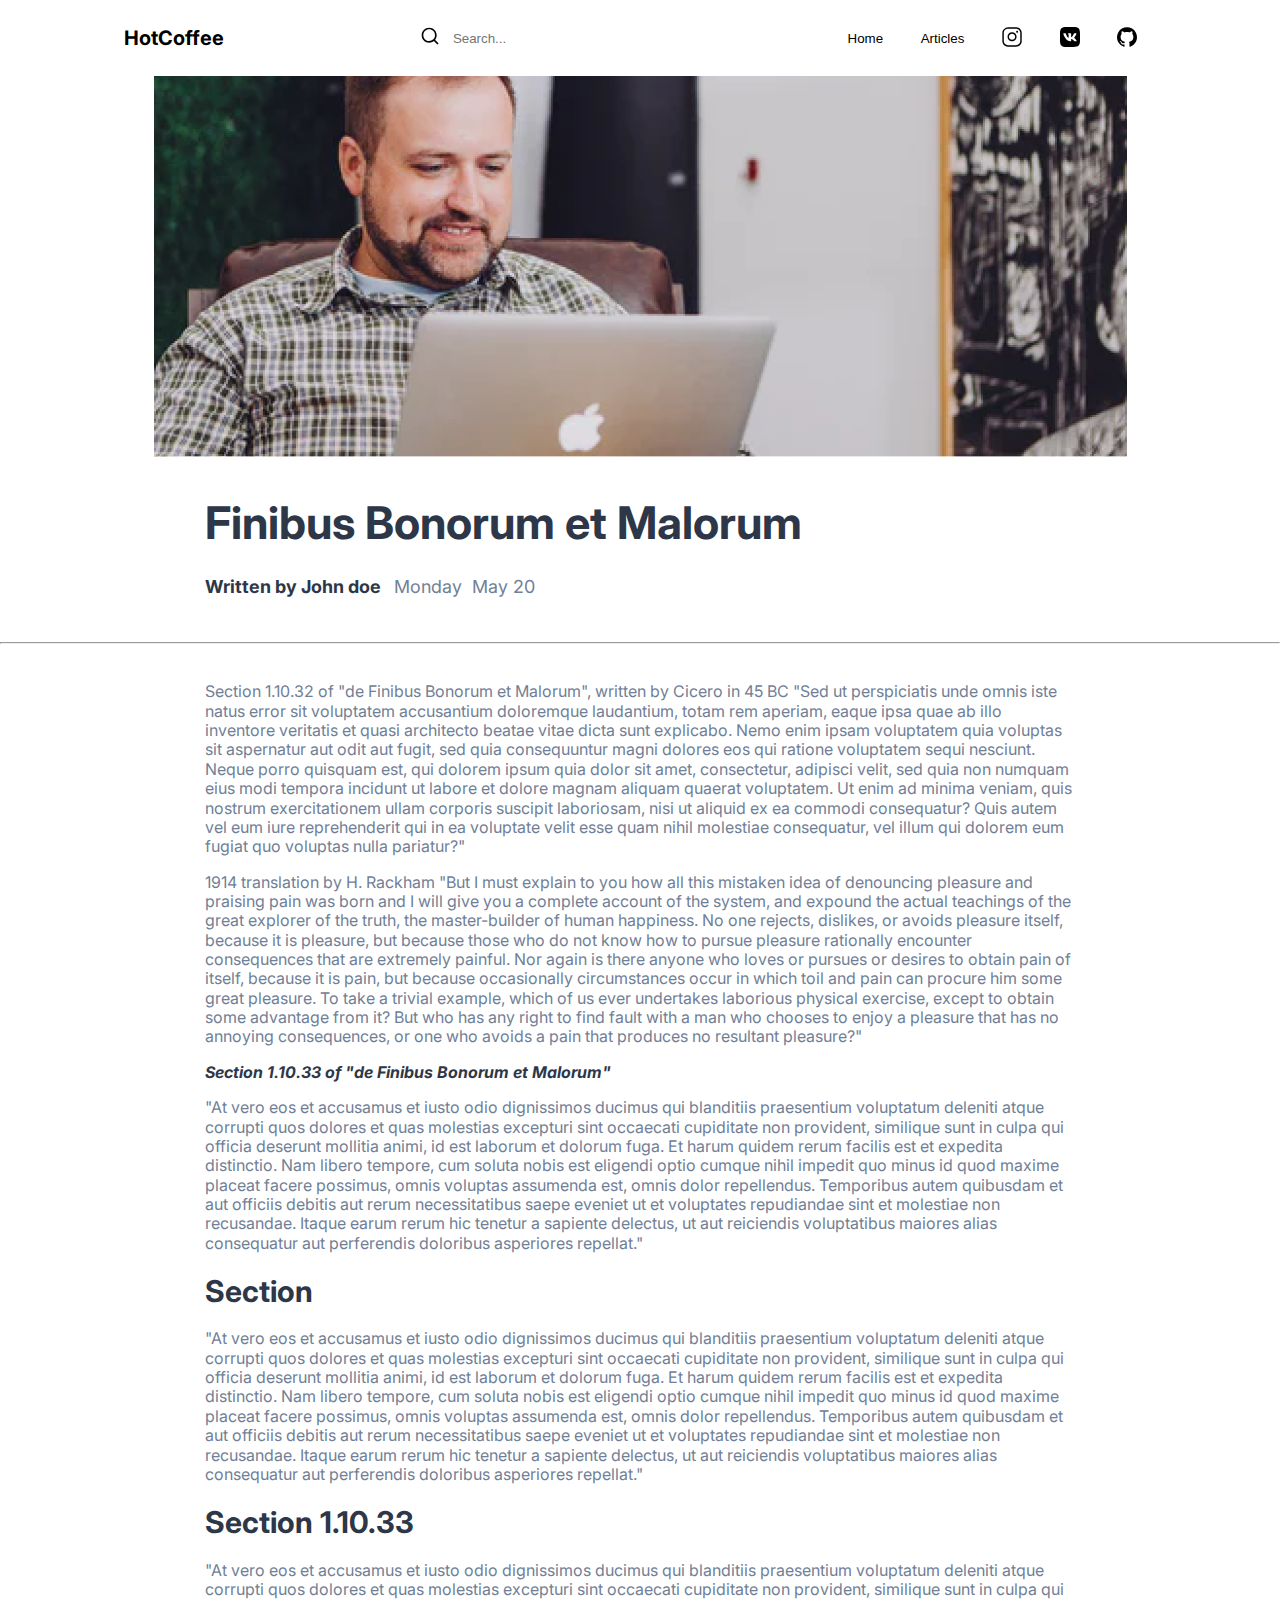
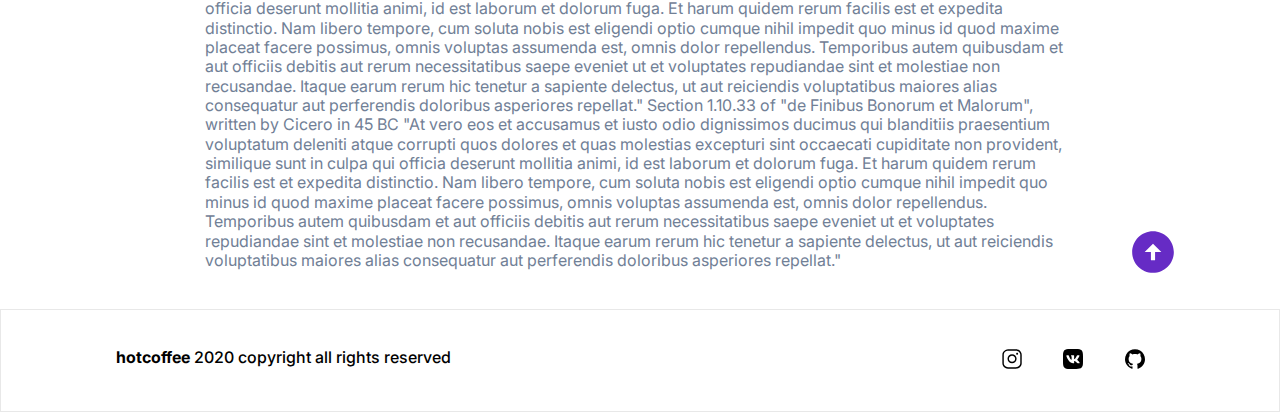
==== DETAILS.html @ 1bab9b5e "ver 2.0" ====
<!DOCTYPE html>
<html lang="en">
<head>
    <meta charset="UTF-8">
    <meta http-equiv="X-UA-Compatible" content="IE=edge">
    <meta name="viewport" content="width=device-width, initial-scale=1.0">
    <link href="style.css" rel="stylesheet">
    <link type="image/x-icon" rel="shortcut icon" href="img/favicon.svg">
    <title>HotCoffee - Blog</title>
</head>
<body>
    <header id="home">
        <a href="#home" class="header_logo">HotCoffee</a>
        <form  class="searchbox" action="" method="get">
            <button type="submit"></button>
            <input name="s" placeholder="Search..." type="search">
        </form>
        <nav class="menu">
            <button><a href="#home" class="menu_element">Home</a></button>
            <button><a href="#art" class="menu_element">Articles</a></button>
            <button><a href="https://instagram.com/enekoptg" target="_blank"><img class="menu_element menu_img" src="img/inst.svg" alt="Инстаграм"></a></button> <!-- Запрещено на территории РФ -->
            <button><a href="https://vk.com/enekoptg" target="_blank"><img class="menu_element menu_img" src="img/vk.svg" alt="Вконтакте"></a></button>
            <button><a href="https://github.com/EnekoPTG" target="_blank"><img class="menu_element menu_img" src="img/github.svg" alt="Гитхаб"></a></button>
        </nav>
    </header>
    <main>
        <section class="mainheader2">
            <img src="/img/laptopman2.png" alt="Мужчина с ноутбуком">
        </section>
        <section class="text2">
            <span class="header_text2">Finibus Bonorum et Malorum
            <span class="paragraph_text2"><br>Written by John doe&nbsp;</span></span>
            <span class="date2">&nbsp;Monday&nbsp;&nbsp;May 20</span>
        </section>
        <hr>
        <section class="mainpage2">
            <p class="maintext2">Section 1.10.32 of "de Finibus Bonorum et Malorum", written by Cicero in 45 BC "Sed ut perspiciatis unde omnis iste natus error sit voluptatem accusantium doloremque laudantium, totam rem aperiam, eaque ipsa quae ab illo inventore veritatis et quasi architecto beatae vitae dicta sunt explicabo. Nemo enim ipsam voluptatem quia voluptas sit aspernatur aut odit aut fugit, sed quia consequuntur magni dolores eos qui ratione voluptatem sequi nesciunt. Neque porro quisquam est, qui dolorem ipsum quia dolor sit amet, consectetur, adipisci velit, sed quia non numquam eius modi tempora incidunt ut labore et dolore magnam aliquam quaerat voluptatem. Ut enim ad minima veniam, quis nostrum exercitationem ullam corporis suscipit laboriosam, nisi ut aliquid ex ea commodi consequatur? Quis autem vel eum iure reprehenderit qui in ea voluptate velit esse quam nihil molestiae consequatur, vel illum qui dolorem eum fugiat quo voluptas nulla pariatur?"</p>
            <p class="maintext2">1914 translation by H. Rackham "But I must explain to you how all this mistaken idea of denouncing pleasure and praising pain was born and I will give you a complete account of the system, and expound the actual teachings of the great explorer of the truth, the master-builder of human happiness. No one rejects, dislikes, or avoids pleasure itself, because it is pleasure, but because those who do not know how to pursue pleasure rationally encounter consequences that are extremely painful. Nor again is there anyone who loves or pursues or desires to obtain pain of itself, because it is pain, but because occasionally circumstances occur in which toil and pain can procure him some great pleasure. To take a trivial example, which of us ever undertakes laborious physical exercise, except to obtain some advantage from it? But who has any right to find fault with a man who chooses to enjoy a pleasure that has no annoying consequences, or one who avoids a pain that produces no resultant pleasure?"</p>
            <h2 class="boldtext2">Section 1.10.33 of "de Finibus Bonorum et Malorum"</h2>
            <p class="maintext2">"At vero eos et accusamus et iusto odio dignissimos ducimus qui blanditiis praesentium voluptatum deleniti atque corrupti quos dolores et quas molestias excepturi sint occaecati cupiditate non provident, similique sunt in culpa qui officia deserunt mollitia animi, id est laborum et dolorum fuga. Et harum quidem rerum facilis est et expedita distinctio. Nam libero tempore, cum soluta nobis est eligendi optio cumque nihil impedit quo minus id quod maxime placeat facere possimus, omnis voluptas assumenda est, omnis dolor repellendus. Temporibus autem quibusdam et aut officiis debitis aut rerum necessitatibus saepe eveniet ut et voluptates repudiandae sint et molestiae non recusandae. Itaque earum rerum hic tenetur a sapiente delectus, ut aut reiciendis voluptatibus maiores alias consequatur aut perferendis doloribus asperiores repellat."</p>
            <h1 class="boldsection2">Section</h1>
            <p class="maintext2">"At vero eos et accusamus et iusto odio dignissimos ducimus qui blanditiis praesentium voluptatum deleniti atque corrupti quos dolores et quas molestias excepturi sint occaecati cupiditate non provident, similique sunt in culpa qui officia deserunt mollitia animi, id est laborum et dolorum fuga. Et harum quidem rerum facilis est et expedita distinctio. Nam libero tempore, cum soluta nobis est eligendi optio cumque nihil impedit quo minus id quod maxime placeat facere possimus, omnis voluptas assumenda est, omnis dolor repellendus. Temporibus autem quibusdam et aut officiis debitis aut rerum necessitatibus saepe eveniet ut et voluptates repudiandae sint et molestiae non recusandae. Itaque earum rerum hic tenetur a sapiente delectus, ut aut reiciendis voluptatibus maiores alias consequatur aut perferendis doloribus asperiores repellat."</p>
            <h1 class="boldsection2">Section 1.10.33</h1>
            <p class="maintext2">"At vero eos et accusamus et iusto odio dignissimos ducimus qui blanditiis praesentium voluptatum deleniti atque corrupti quos dolores et quas molestias excepturi sint occaecati cupiditate non provident, similique sunt in culpa qui officia deserunt mollitia animi, id est laborum et dolorum fuga. Et harum quidem rerum facilis est et expedita distinctio. Nam libero tempore, cum soluta nobis est eligendi optio cumque nihil impedit quo minus id quod maxime placeat facere possimus, omnis voluptas assumenda est, omnis dolor repellendus. Temporibus autem quibusdam et aut officiis debitis aut rerum necessitatibus saepe eveniet ut et voluptates repudiandae sint et molestiae non recusandae. Itaque earum rerum hic tenetur a sapiente delectus, ut aut reiciendis voluptatibus maiores alias consequatur aut perferendis doloribus asperiores repellat." Section 1.10.33 of "de Finibus Bonorum et Malorum", written by Cicero in 45 BC "At vero eos et accusamus et iusto odio dignissimos ducimus qui blanditiis praesentium voluptatum deleniti atque corrupti quos dolores et quas molestias excepturi sint occaecati cupiditate non provident, similique sunt in culpa qui officia deserunt mollitia animi, id est laborum et dolorum fuga. Et harum quidem rerum facilis est et expedita distinctio. Nam libero tempore, cum soluta nobis est eligendi optio cumque nihil impedit quo minus id quod maxime placeat facere possimus, omnis voluptas assumenda est, omnis dolor repellendus. Temporibus autem quibusdam et aut officiis debitis aut rerum necessitatibus saepe eveniet ut et voluptates repudiandae sint et molestiae non recusandae. Itaque earum rerum hic tenetur a sapiente delectus, ut aut reiciendis voluptatibus maiores alias consequatur aut perferendis doloribus asperiores repellat."</p>
        </section>
        <section class="buttonsection2">
            <button class="button2"><a href="index.html" target="_blank"><img src="img/Arrow2.svg" alt="Кнопка перехода на главную страницу"></a></button>
        </section>
    </main>
    <footer>
        <span class="footer_text">hotcoffee
        <span class="footer_secondtext">2020 copyright all rights reserved</span></span>
        <div>
            <button><a href="https://instagram.com/enekoptg" target="_blank"><img class="menu_element menu_img" src="img/inst.svg" alt="Инстаграм"></a></button> <!-- Запрещено на территории РФ -->
            <button><a href="https://vk.com/enekoptg" target="_blank"><img class="menu_element menu_img" src="img/vk.svg" alt="Вконтакте"></a></button>
            <button><a href="https://github.com/EnekoPTG" target="_blank"><img class="menu_element menu_img" src="img/github.svg" alt="Гитхаб"></a></button>
        </div>
    </footer>
</body>
</html>
---- style.css ----
@import url('https://fonts.googleapis.com/css2?family=Inter:wght@400;500;700;800&display=swap');
body{
    margin: 0;
}
a:-webkit-any-link{
    text-decoration: none;
    color: #000000;
}
header{
    display: flex;
    justify-content: space-around;
    align-items: center;
    padding: 2vw;
    background-color: #fff;
}
.header_logo{
    font-family: 'Inter';
    font-style: sans-serif;
    font-weight: 700;
    font-size: 20px;
    line-height: 24px;
    color: #000000;
}
.searchbox{
    display: flex;
    font-family: 'Inter';
    font-style: normal;
    font-weight: 400;
    font-size: 16px;
    line-height: 19px;
    color: #718096;
}
.searchbox::before{
    content: url(img/Search.svg);
}
.menu{
    display: flex;
    font-family: 'Inter';
    font-style: normal;
    font-weight: 400;
    font-size: 16px;
    line-height: 19px;
    color: #000000;
}
.menu_element{
    margin: 0vw 1vw;
}
.menu_img{
    width: 20px;
    color: #454444;
}
input{
  border: 0;
}
button{
    border: 0;
    color: #000;
    background-color: #fff;
}
.thirdbutton{
    background-color: #F7FAFC;;
}
.mainpage{
    padding: 5vw 9vw;
    display: flex;
    justify-content: space-evenly;
    align-items: center;
    background-color: #FBFBFB;
}
.uptext{
    font-family: 'Inter';
    font-style: normal;
    font-weight: 700;
    font-size: 60px;
    line-height: 73px;
    color: #000000;
}
.downtext{
    font-family: 'Inter';
    font-style: normal;
    font-weight: 400;
    font-size: 30px;
    line-height: 36px;
    color: #4A5568;
}
.coffeepng{
    position: absolute;
    width: 70px;
}
.secondpage{
    margin: 3vw 9vw ;
    display: flex;
    border: 1px solid #E2E2E2;
    justify-content: space-between;
}
.textsecondpage{
    margin: 3vw;
    display: flex;
    flex-direction: column;
    justify-content: space-around;
}
.bottomcard{
    margin-top: 2vw;
    display: flex;
    justify-content: space-between;
    align-items: flex;
}
.header_first{
    font-family: 'Inter';
    font-style: normal;
    font-weight: 700;
    font-size: 30px;
    line-height: 36px;
    color: #2D3748;
}
.header_card{
    font-family: 'Inter';
    font-style: normal;
    font-weight: 700;
    font-size: 20px;
    line-height: 24px;
    color: #2D3748;
}
.second_paragraph{
    margin-top: 1vw;
    font-family: 'Inter';
    font-style: normal;
    font-weight: 400;
    font-size: 14px;
    line-height: 17px;
    color: #718096;
}
.date{
    font-family: 'Inter';
    font-style: normal;
    font-weight: 400;
    font-size: 12px;
    line-height: 15px;
    color: #718096;
}
.read_more{
    font-family: 'Inter';
    font-style: normal;
    font-weight: 700;
    font-size: 12px;
    line-height: 15px;
    color: #2D3748;
}
.cardimage{
    width: 600px;
}
.cards{
    display: flex;
    justify-content: space-around;
    margin: 3vw 6vw;
}
.card{
    max-width: 300px;
    box-shadow: 0px 4px 4px rgba(192, 189, 189, 0.25);
    border-radius: 5px;
}

.textcard{
    margin: 1vw;
    display: flex;
    flex-direction: column;
}

.thirdpage{
    display: flex;
    justify-content: space-between;
    margin: 3vw 9vw;
    background-color: #F7FAFC;
}

.textthirdpage{
    margin: 4vw;
    display: flex;
    flex-direction: column;
    justify-content: space-around;
}

.header_third{
    font-family: 'Inter';
    font-style: normal;
    font-weight: 700;
    font-size: 40px;
    line-height: 48px;
    color: #000000;
}

.third_paragraph{
    margin: 1vw 0vw;
    font-family: 'Inter';
    font-style: normal;
    font-weight: 400;
    font-size: 16px;
    line-height: 19px;
    color: #718096;
}

.third_date{
    font-family: 'Inter';
    font-style: normal;
    font-weight: 400;
    font-size: 16px;
    line-height: 19px;
    color: #4A5568;
}

.third_read_more{
    font-family: 'Inter';
    font-style: normal;
    font-weight: 700;
    font-size: 16px;
    line-height: 19px;
    color: #000000;
}

.bottomthird{
    display: flex;
    justify-content: space-between;
}
.laptoppng{
 width: 500px;
}

.button{
    display: flex;
    margin: 3vw 9vw;
    justify-content: flex-end;
    align-items: center;
}
.see_more{
    padding: 0.7vw;
    display: flex;
    background: #6B46C1;
    border-radius: 5px;
    font-family: 'Inter';
    font-style: normal;
    font-weight: 700;
    font-size: 16px;
    line-height: 19px;
    color: #FFFFFF;
}
footer{
    padding: 3vw 9vw;
    display: flex;
    justify-content: space-between;
    border: 1px solid #E8E8E8;
}
.footer_text{
    font-family: 'Inter';
    font-style: normal;
    font-weight: 700;
    font-size: 16px;
    line-height: 19px;
    color: #000000;
}
.footer_secondtext{
    font-family: 'Inter';
    font-style: normal;
    font-weight: 500;
    font-size: 16px;
    line-height: 19px;
    color: #000000;
}
@media (min-width: 1024px) and (max-width: 1024px){
    .card{
        margin: 1vw;
    }
    .secondpage{
        margin: 2vw 4vw;
    }
    .thirdpage{
        margin: 2vw 4vw;
    }
    .button{
        margin: 3vw 4vw;
    }
}
@media (min-width: 1920px) and (max-width: 1920px){
    header{
        padding: 2vw 9vw;
    }
    .card{
        margin: 1vw;
    }
    .cards{
        margin: 2vw 10vw;
    }
    .secondpage{
        margin: 2vw 15vw;
    }
    .thirdpage{
        margin: 2vw 15vw;
    }
    .button{
        margin: 2vw 15vw;
    }
    footer{
        padding: 2vw 15vw;
    }
}

/* Тут начинаются стили для index2.html */

.mainheader2{
    display: flex;
    justify-content: center;
}

.text2{
    flex-direction: column;
    margin: 3vw 16vw;
}
.header_text2{
    font-family: 'Inter';
    font-style: normal;
    font-weight: 700;
    font-size: 45px;
    line-height: 54px;
    color: #2D3748;
}
.paragraph_text2{
    font-family: 'Inter';
    font-style: normal;
    font-weight: 700;
    font-size: 18px;
    line-height: 22px;
    color: #2D3748;
}
.date2{
    font-family: 'Inter';
    font-style: normal;
    font-weight: 400;
    font-size: 18px;
    line-height: 22px;
    color: #718096;
}
.mainpage2{
    margin: 3vw 16vw;
}
.maintext2{
    font-family: 'Inter';
    font-style: normal;
    font-weight: 400;
    font-size: 16px;
    line-height: 19.36px;
    color: #718096;
}
.boldtext2{
    font-family: 'Inter';
    font-style: italic;
    font-weight: 700;
    font-size: 16px;
    line-height: 19.36px;
    color: #2D3748;
}
.boldsection2{
    font-family: 'Inter';
    font-style: normal;
    font-weight: 700;
    font-size: 30px;
    line-height: 36.1px;
    color: #2D3748;
}
.buttonsection2{
    position: absolute;
    top: 143vw;
    left: 88%;
}

@media (min-width: 1024px) and (max-width: 1024px){
    .buttonsection2{
        top: 200vw;
    }
}
@media (min-width: 1920px) and (max-width: 1920px){
    .buttonsection2{
        top: 85vw;
        left: 90vw;
    }
}
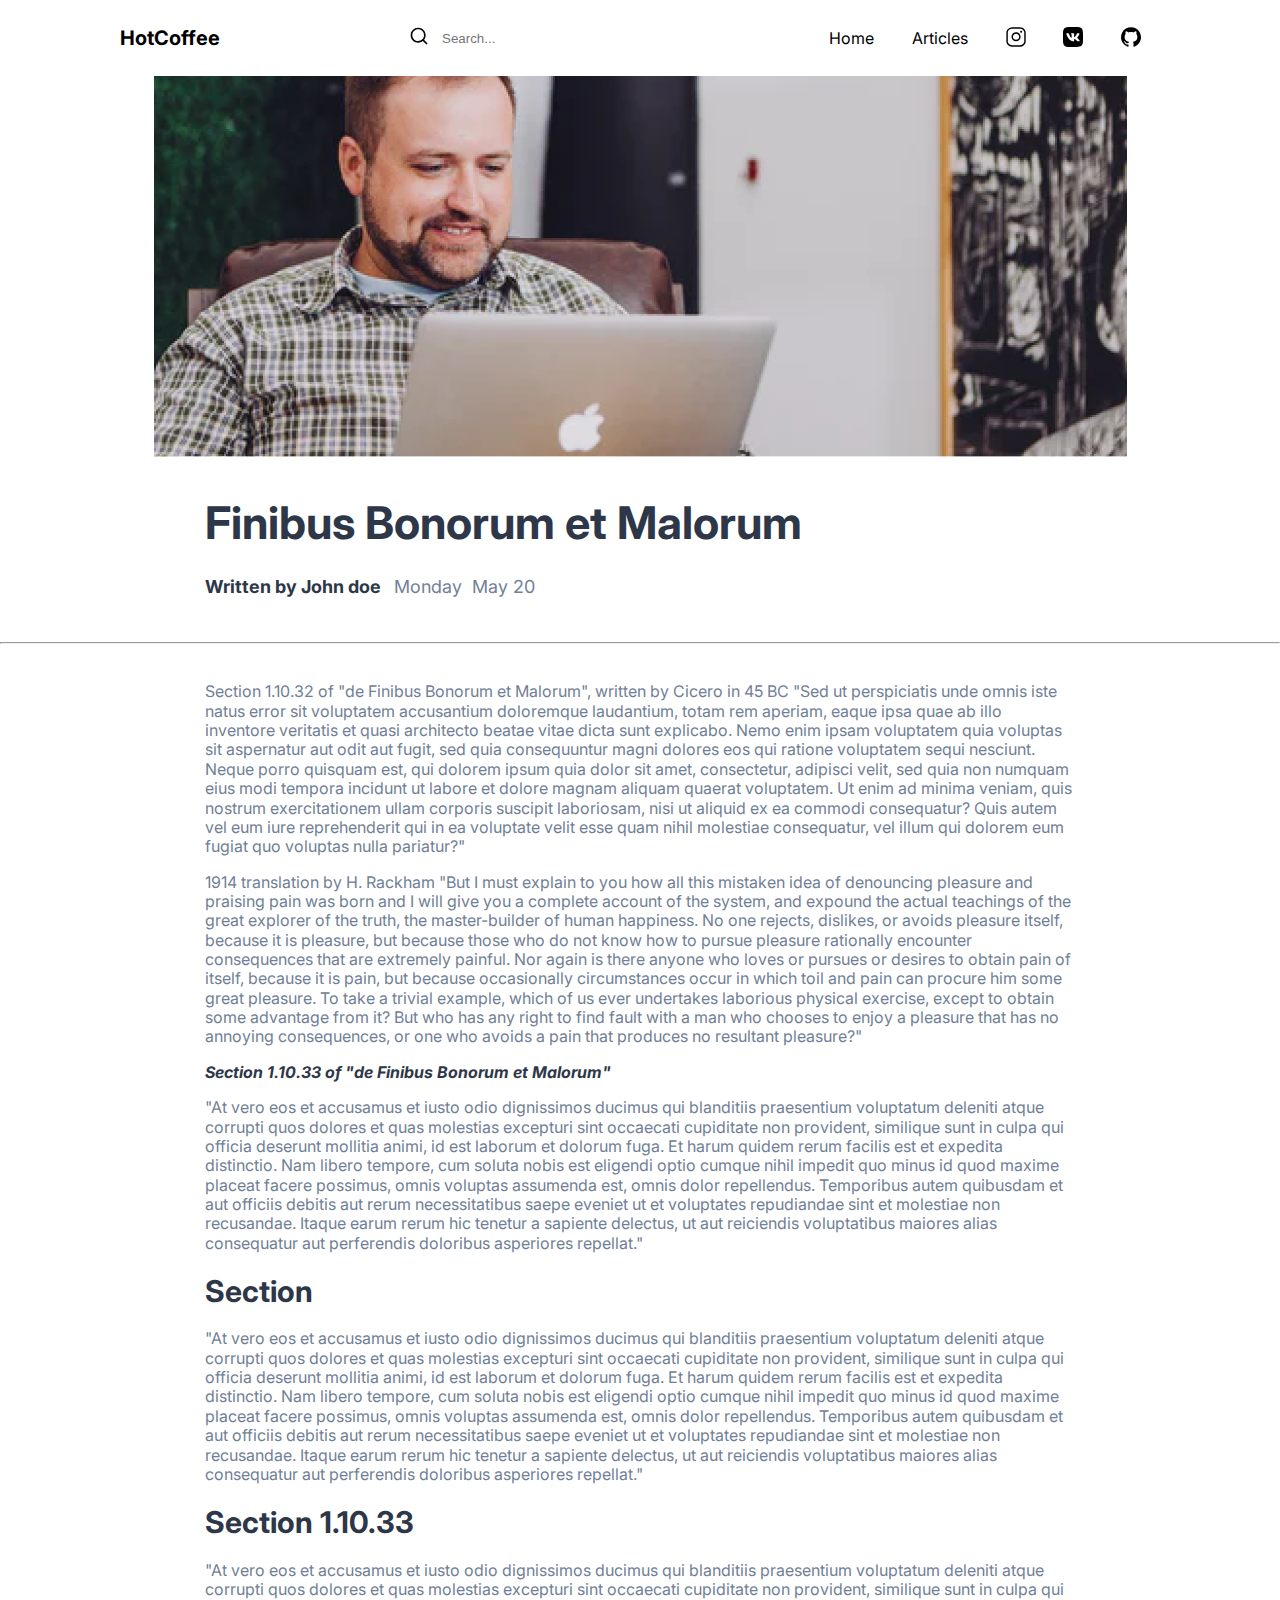
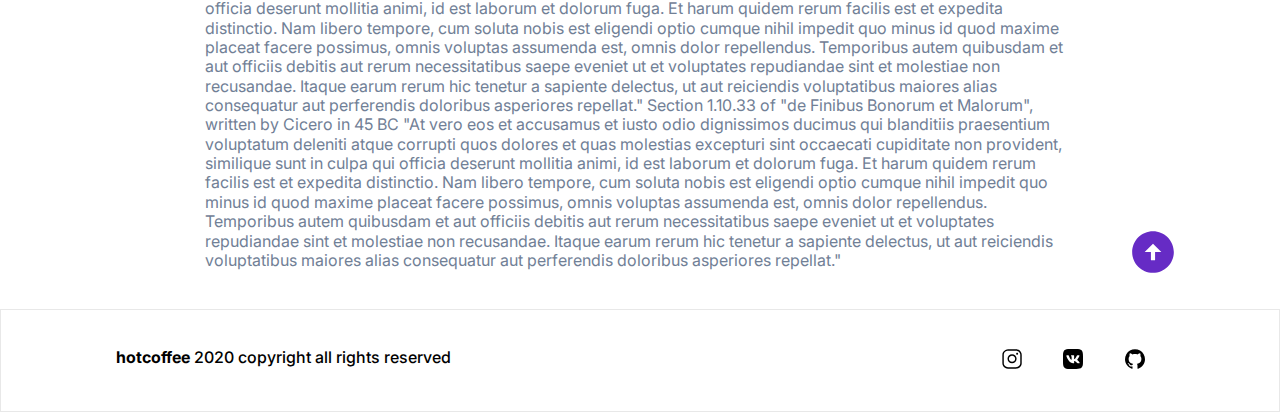
==== commit 0e1c1e46: "ver 6.0" ====
--- a/DETAILS.html
+++ b/DETAILS.html
@@ -25,7 +25,7 @@
     </header>
     <main>
         <section class="mainheader2">
-            <img src="/img/laptopman2.png" alt="Мужчина с ноутбуком">
+            <img src="img/laptopman2.png" alt="Мужчина с ноутбуком">
         </section>
         <section class="text2">
             <span class="header_text2">Finibus Bonorum et Malorum
@@ -44,7 +44,7 @@
             <p class="maintext2">"At vero eos et accusamus et iusto odio dignissimos ducimus qui blanditiis praesentium voluptatum deleniti atque corrupti quos dolores et quas molestias excepturi sint occaecati cupiditate non provident, similique sunt in culpa qui officia deserunt mollitia animi, id est laborum et dolorum fuga. Et harum quidem rerum facilis est et expedita distinctio. Nam libero tempore, cum soluta nobis est eligendi optio cumque nihil impedit quo minus id quod maxime placeat facere possimus, omnis voluptas assumenda est, omnis dolor repellendus. Temporibus autem quibusdam et aut officiis debitis aut rerum necessitatibus saepe eveniet ut et voluptates repudiandae sint et molestiae non recusandae. Itaque earum rerum hic tenetur a sapiente delectus, ut aut reiciendis voluptatibus maiores alias consequatur aut perferendis doloribus asperiores repellat." Section 1.10.33 of "de Finibus Bonorum et Malorum", written by Cicero in 45 BC "At vero eos et accusamus et iusto odio dignissimos ducimus qui blanditiis praesentium voluptatum deleniti atque corrupti quos dolores et quas molestias excepturi sint occaecati cupiditate non provident, similique sunt in culpa qui officia deserunt mollitia animi, id est laborum et dolorum fuga. Et harum quidem rerum facilis est et expedita distinctio. Nam libero tempore, cum soluta nobis est eligendi optio cumque nihil impedit quo minus id quod maxime placeat facere possimus, omnis voluptas assumenda est, omnis dolor repellendus. Temporibus autem quibusdam et aut officiis debitis aut rerum necessitatibus saepe eveniet ut et voluptates repudiandae sint et molestiae non recusandae. Itaque earum rerum hic tenetur a sapiente delectus, ut aut reiciendis voluptatibus maiores alias consequatur aut perferendis doloribus asperiores repellat."</p>
         </section>
         <section class="buttonsection2">
-            <button class="button2"><a href="index.html" target="_blank"><img src="img/Arrow2.svg" alt="Кнопка перехода на главную страницу"></a></button>
+            <button class="button2"><a href="HOME-PAGE.html" target="_blank"><img src="img/Arrow2.svg" alt="Кнопка перехода на главную страницу"></a></button>
         </section>
     </main>
     <footer>
--- a/style.css
+++ b/style.css
@@ -5,7 +5,6 @@
 }
 a:-webkit-any-link{
     text-decoration: none;
-    color: #000000;
 }
 header{
     display: flex;
@@ -36,14 +35,14 @@
 }
 .menu{
     display: flex;
-    font-family: 'Inter';
-    font-style: normal;
-    font-weight: 400;
-    font-size: 16px;
-    line-height: 19px;
-    color: #000000;
 }
 .menu_element{
+    font-family: 'Inter';
+    font-style: normal;
+    font-weight: 400;
+    font-size: 16px;
+    line-height: 19px;
+    color: #000000;
     margin: 0vw 1vw;
 }
 .menu_img{
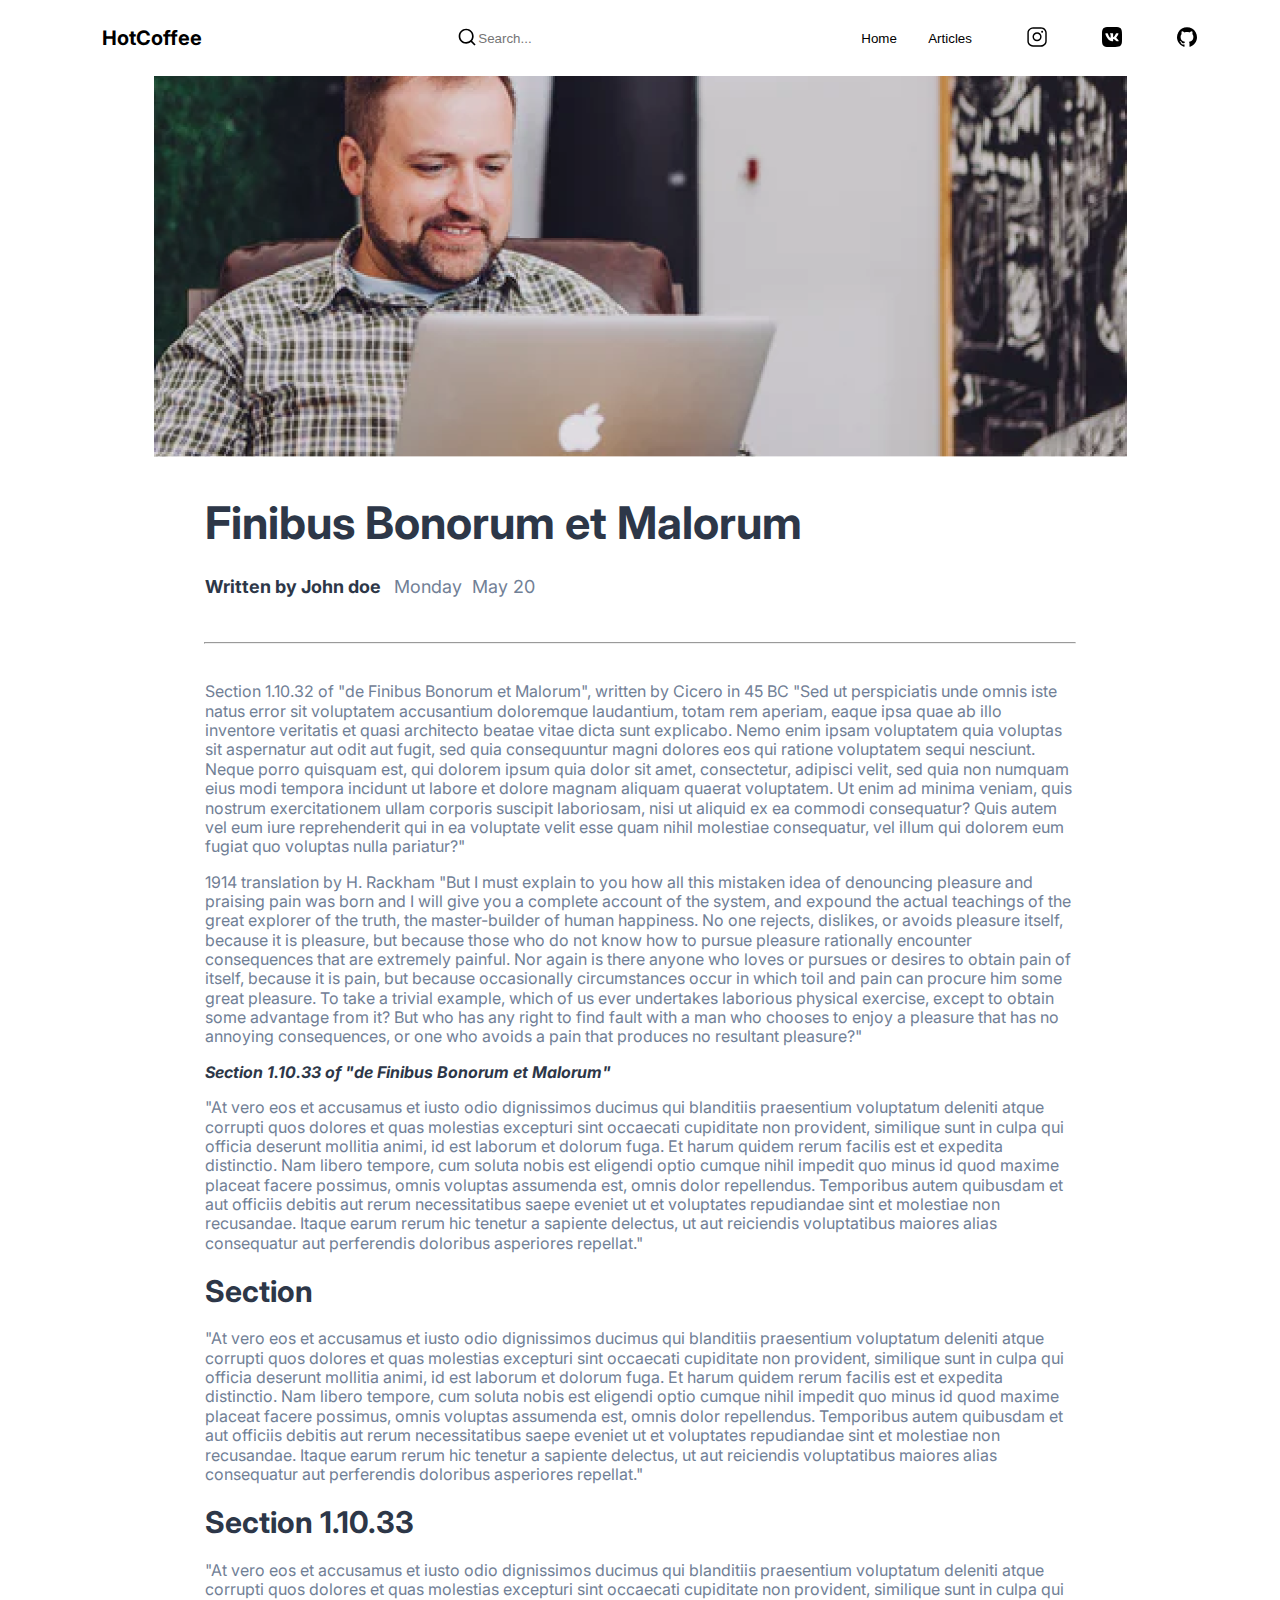
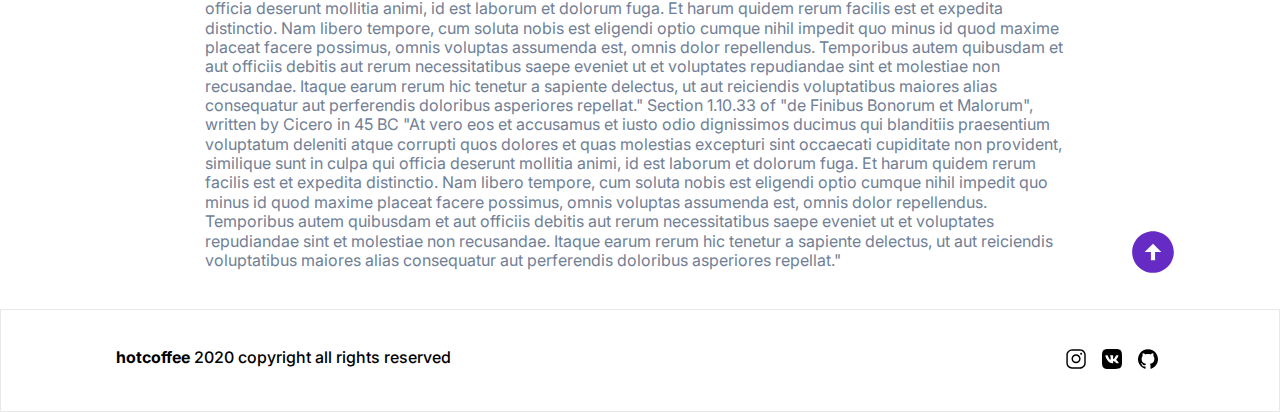
==== commit 002d0a81: "Grid version" ====
--- a/DETAILS.html
+++ b/DETAILS.html
@@ -12,7 +12,7 @@
     <header id="home">
         <a href="#home" class="header_logo">HotCoffee</a>
         <form  class="searchbox" action="" method="get">
-            <button type="submit"></button>
+            <button type="submit"><img src="img/Search.svg"></button>
             <input name="s" placeholder="Search..." type="search">
         </form>
         <nav class="menu">
@@ -50,7 +50,7 @@
     <footer>
         <span class="footer_text">hotcoffee
         <span class="footer_secondtext">2020 copyright all rights reserved</span></span>
-        <div>
+        <div class="footer_links">
             <button><a href="https://instagram.com/enekoptg" target="_blank"><img class="menu_element menu_img" src="img/inst.svg" alt="Инстаграм"></a></button> <!-- Запрещено на территории РФ -->
             <button><a href="https://vk.com/enekoptg" target="_blank"><img class="menu_element menu_img" src="img/vk.svg" alt="Вконтакте"></a></button>
             <button><a href="https://github.com/EnekoPTG" target="_blank"><img class="menu_element menu_img" src="img/github.svg" alt="Гитхаб"></a></button>
--- a/style.css
+++ b/style.css
@@ -5,15 +5,19 @@
 }
 a:-webkit-any-link{
     text-decoration: none;
+    color: #000000;
 }
 header{
-    display: flex;
+    display: grid;
+    grid-template-columns: repeat(3, 1fr);
     justify-content: space-around;
     align-items: center;
     padding: 2vw;
     background-color: #fff;
+    margin: 0 4vw;
 }
 .header_logo{
+    margin-left: 2vw;
     font-family: 'Inter';
     font-style: sans-serif;
     font-weight: 700;
@@ -22,28 +26,27 @@
     color: #000000;
 }
 .searchbox{
-    display: flex;
-    font-family: 'Inter';
-    font-style: normal;
-    font-weight: 400;
-    font-size: 16px;
-    line-height: 19px;
-    color: #718096;
-}
-.searchbox::before{
-    content: url(img/Search.svg);
+    display: grid;
+    grid-template-columns: 24px 1fr;
+    font-family: 'Inter';
+    font-style: normal;
+    font-weight: 400;
+    font-size: 16px;
+    line-height: 19px;
+    color: #718096;
 }
 .menu{
-    display: flex;
+    display: grid;
+    grid-template-columns: repeat(5, 1fr);
+    font-family: 'Inter';
+    font-style: normal;
+    font-weight: 400;
+    font-size: 16px;
+    line-height: 19px;
+    color: #000000;
 }
 .menu_element{
-    font-family: 'Inter';
-    font-style: normal;
-    font-weight: 400;
-    font-size: 16px;
-    line-height: 19px;
-    color: #000000;
-    margin: 0vw 1vw;
+    margin: 0vw;
 }
 .menu_img{
     width: 20px;
@@ -56,18 +59,21 @@
     border: 0;
     color: #000;
     background-color: #fff;
+    text-align: right;
 }
 .thirdbutton{
     background-color: #F7FAFC;;
 }
 .mainpage{
-    padding: 5vw 9vw;
-    display: flex;
-    justify-content: space-evenly;
+    padding: 3vw;
+    display: grid;
+    grid-template-columns: 1fr 1fr;
+    justify-content: center;
     align-items: center;
     background-color: #FBFBFB;
 }
 .uptext{
+    text-align: center;
     font-family: 'Inter';
     font-style: normal;
     font-weight: 700;
@@ -83,27 +89,33 @@
     line-height: 36px;
     color: #4A5568;
 }
+.croods{
+    justify-self: center;
+    align-self: center;
+}
 .coffeepng{
     position: absolute;
     width: 70px;
 }
 .secondpage{
     margin: 3vw 9vw ;
-    display: flex;
+    display: grid;
+    grid-template-columns: repeat(2, 1fr);
     border: 1px solid #E2E2E2;
     justify-content: space-between;
 }
 .textsecondpage{
     margin: 3vw;
-    display: flex;
+    display: grid;
     flex-direction: column;
     justify-content: space-around;
 }
 .bottomcard{
     margin-top: 2vw;
-    display: flex;
-    justify-content: space-between;
-    align-items: flex;
+    display: grid;
+    grid-template-columns: repeat(2, 1fr);
+    align-items: center;
+    text-align: left;
 }
 .header_first{
     font-family: 'Inter';
@@ -147,11 +159,13 @@
     color: #2D3748;
 }
 .cardimage{
+    justify-self: right;
     width: 600px;
 }
 .cards{
-    display: flex;
-    justify-content: space-around;
+    display: grid;
+    justify-items: center;
+    grid-template-columns: repeat(3, 1fr);
     margin: 3vw 6vw;
 }
 .card{
@@ -162,12 +176,13 @@
 
 .textcard{
     margin: 1vw;
-    display: flex;
+    display: grid;
     flex-direction: column;
 }
 
 .thirdpage{
-    display: flex;
+    display: grid;
+    grid-template-columns: repeat(2, 1fr);
     justify-content: space-between;
     margin: 3vw 9vw;
     background-color: #F7FAFC;
@@ -175,8 +190,7 @@
 
 .textthirdpage{
     margin: 4vw;
-    display: flex;
-    flex-direction: column;
+    display: grid;
     justify-content: space-around;
 }
 
@@ -218,15 +232,17 @@
 }
 
 .bottomthird{
-    display: flex;
-    justify-content: space-between;
+    display: grid;
+    grid-template-columns: repeat(2, 1fr);
+    align-self: center;
 }
 .laptoppng{
- width: 500px;
+    justify-self: right;
+    width: 500px;
 }
 
 .button{
-    display: flex;
+    display: grid;
     margin: 3vw 9vw;
     justify-content: flex-end;
     align-items: center;
@@ -245,7 +261,8 @@
 }
 footer{
     padding: 3vw 9vw;
-    display: flex;
+    display: grid;
+    grid-template-columns: repeat(2, 1fr);
     justify-content: space-between;
     border: 1px solid #E8E8E8;
 }
@@ -264,11 +281,17 @@
     font-size: 16px;
     line-height: 19px;
     color: #000000;
+}
+.footer_links{
+    justify-self: right;
 }
 @media (min-width: 1024px) and (max-width: 1024px){
     .card{
         margin: 1vw;
     }
+    .cards{
+        margin: 3vw;
+    }
     .secondpage{
         margin: 2vw 4vw;
     }
@@ -306,7 +329,8 @@
 /* Тут начинаются стили для index2.html */
 
 .mainheader2{
-    display: flex;
+    display: grid;
+    grid-template: 1fr;
     justify-content: center;
 }
 
@@ -370,7 +394,9 @@
     top: 143vw;
     left: 88%;
 }
-
+hr{
+    width: 68vw;
+}
 @media (min-width: 1024px) and (max-width: 1024px){
     .buttonsection2{
         top: 200vw;
